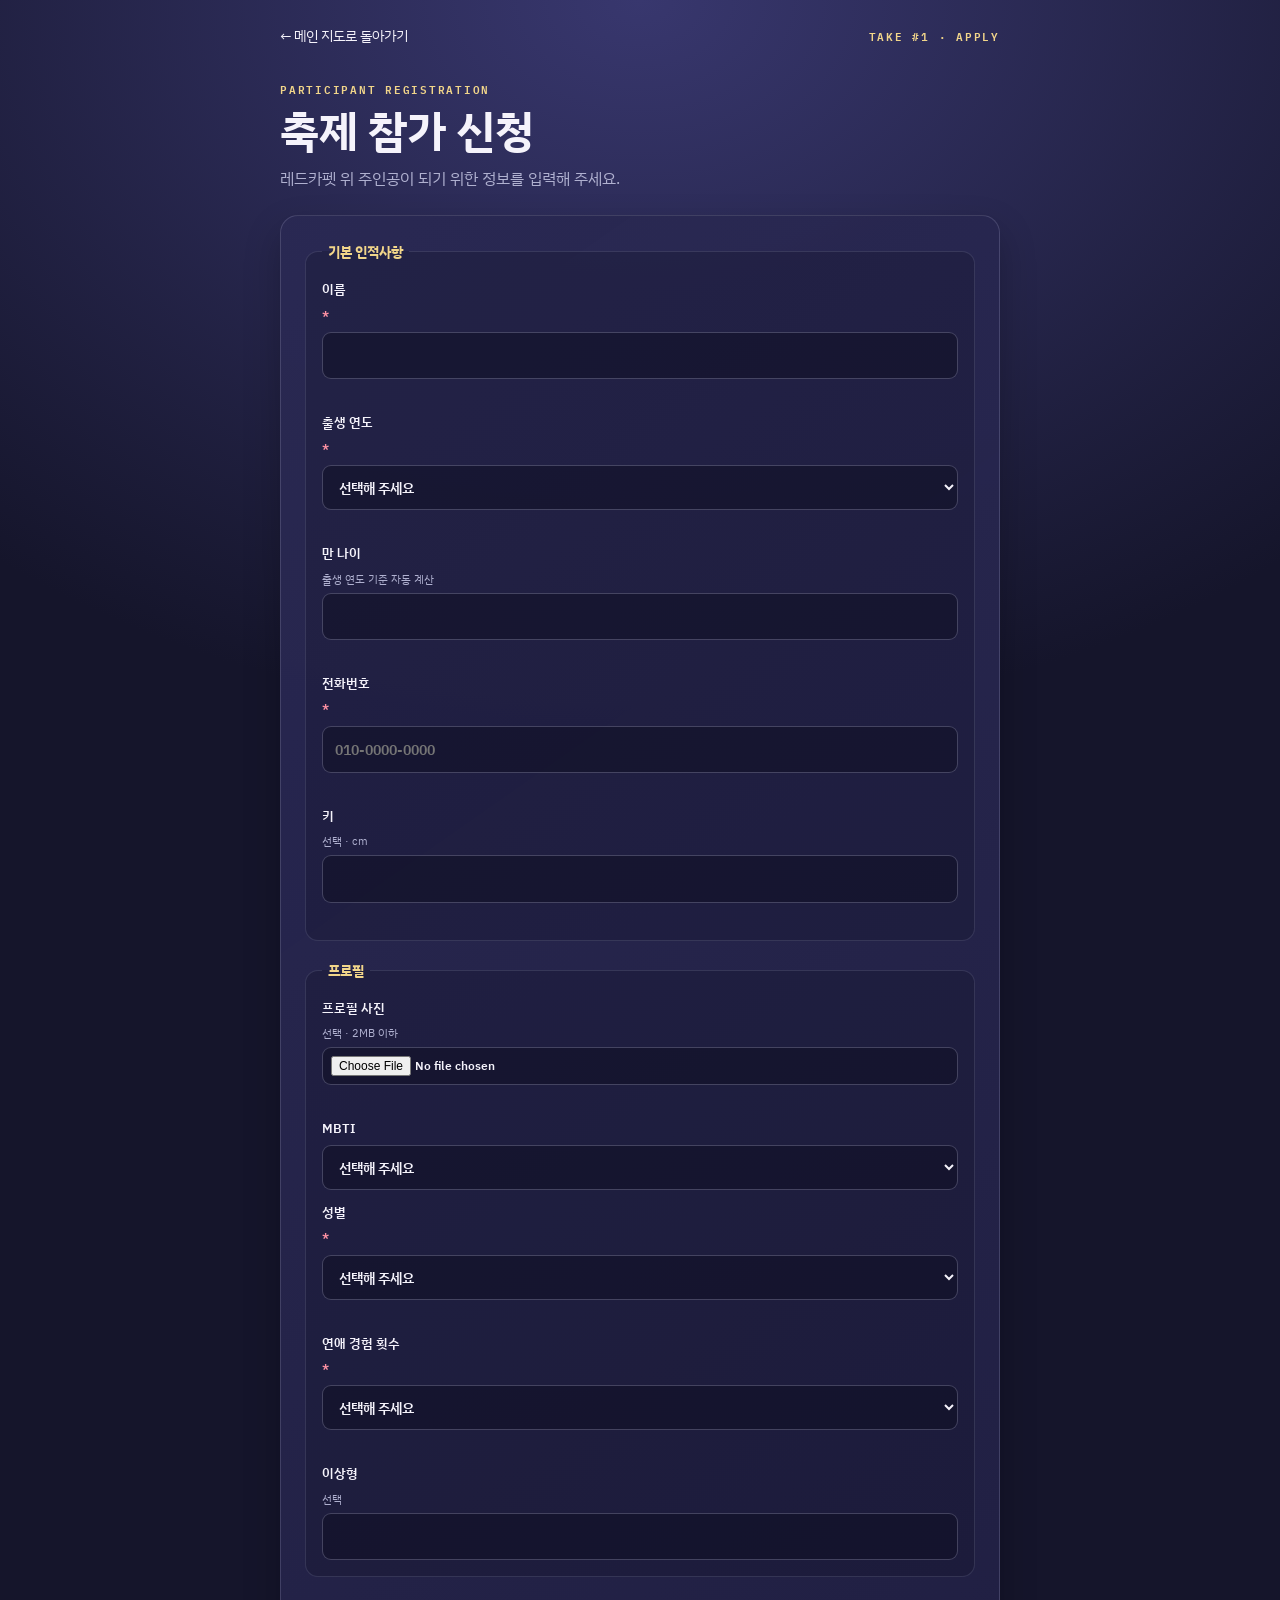
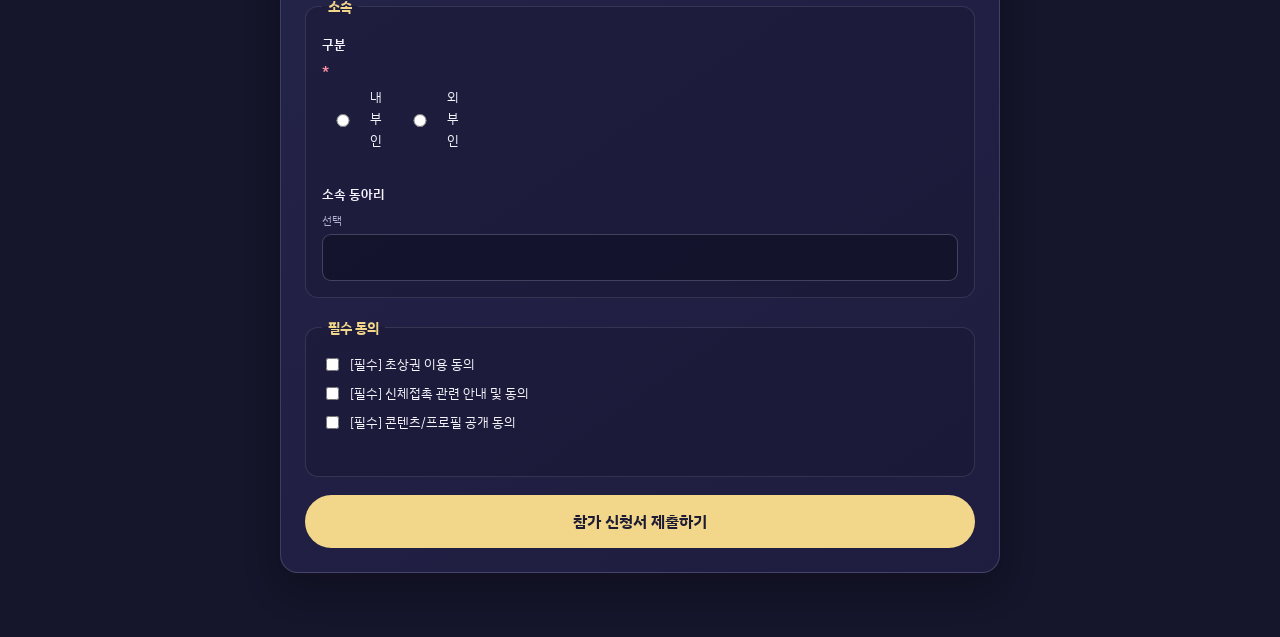
==== apply.html @ b5d5de2d "add apply form" ====
<!doctype html>
<html lang="ko">
<head>
<meta charset="utf-8">
<meta name="viewport" content="width=device-width,initial-scale=1">
<title>참가자 신청 · 2026 동아리연합회 축제</title>
<link rel="preconnect" href="https://fonts.googleapis.com">
<link rel="preconnect" href="https://fonts.gstatic.com" crossorigin>
<link href="https://fonts.googleapis.com/css2?family=IBM+Plex+Sans+KR:wght@400;500;600;700&family=IBM+Plex+Mono:wght@500;600&display=swap" rel="stylesheet">
<style>
:root{--deep:#15152B;--panel:#25244B;--panel2:#211F44;--ink:#F5F3FB;--mute:#B0B1D0;--line:rgba(176,177,208,.22);--gold:#F2D68A;--rose:#D94862}
*{box-sizing:border-box}html{scroll-behavior:smooth}body{margin:0;min-height:100vh;background:radial-gradient(110% 45% at 50% 0,#38376E,var(--deep) 72%);color:var(--ink);font:400 16px/1.65 'IBM Plex Sans KR',sans-serif}button,input,select{font:inherit;color:inherit}:focus-visible{outline:2px solid var(--gold);outline-offset:3px}
.wrap{width:min(720px,calc(100% - 32px));margin:0 auto;padding:24px 0 64px}.topbar{display:flex;justify-content:space-between;align-items:center;gap:14px;margin-bottom:32px}.back-link{color:var(--ink);text-decoration:none;font-size:14px}.back-link:hover{color:var(--gold)}.eyebrow{margin:0;color:var(--gold);font:600 11px 'IBM Plex Mono',monospace;letter-spacing:.16em}.hero{margin-bottom:24px}.hero h1{margin:6px 0 8px;font-size:clamp(28px,7vw,44px);line-height:1.2}.hero p:last-child{margin:0;color:var(--mute)}
.card{padding:24px;border:1px solid var(--line);border-radius:18px;background:linear-gradient(145deg,rgba(42,41,83,.96),rgba(31,30,65,.94));box-shadow:0 16px 36px rgba(0,0,0,.24)}.form{display:grid;gap:18px}.group{display:grid;gap:12px;margin:0;padding:16px;border:1px solid rgba(176,177,208,.16);border-radius:13px;background:rgba(10,10,28,.2)}legend{padding:0 6px;color:var(--gold);font-weight:700;font-size:14px}.field{display:grid;gap:5px;font-size:13px;font-weight:600}.field input,.field select{width:100%;padding:11px 12px;border:1px solid rgba(176,177,208,.3);border-radius:9px;background:rgba(10,10,28,.42);font-size:14px}.field input[type=file]{padding:8px;font-size:12px}.field small{color:var(--mute);font-size:11px;font-weight:400}.required{color:#ff92a4}.options{display:flex;flex-wrap:wrap;gap:12px}.option,.consent{display:flex;align-items:center;gap:8px;font-size:13px;font-weight:400}.option input,.consent input{accent-color:var(--gold)}.consents{display:grid;gap:10px}.consent{align-items:flex-start;line-height:1.45}.conditional[hidden]{display:none}.error{min-height:16px;color:#ff9dad;font-size:12px;font-weight:500}.form [aria-invalid=true]{border-color:#ff7189;box-shadow:0 0 0 2px rgba(255,113,137,.12)}.alert,.success{display:none;margin:0;padding:11px 13px;border-radius:9px;font-size:13px}.alert{background:rgba(217,72,98,.18);color:#ffb1bd}.success{background:rgba(168,230,203,.14);color:#b9f1d6}.alert.show,.success.show{display:block}.submit{width:100%;padding:13px 20px;border:0;border-radius:999px;background:var(--gold);color:#1E1C34;font-weight:700;cursor:pointer}.submit:disabled{opacity:.6;cursor:wait}
@media(max-width:520px){.wrap{width:min(100% - 24px,720px);padding-top:16px}.card{padding:16px}.topbar{margin-bottom:24px}}
</style>
</head>
<body>
<main class="wrap">
  <nav class="topbar" aria-label="페이지 이동"><a class="back-link" href="index.html">← 메인 지도로 돌아가기</a><p class="eyebrow">TAKE #1 · APPLY</p></nav>
  <header class="hero"><p class="eyebrow">PARTICIPANT REGISTRATION</p><h1>축제 참가 신청</h1><p>레드카펫 위 주인공이 되기 위한 정보를 입력해 주세요.</p></header>
  <section class="card">
    <form class="form" id="participantForm" novalidate>
      <fieldset class="group"><legend>기본 인적사항</legend>
        <label class="field">이름 <span class="required">*</span><input name="name" required autocomplete="name" maxlength="30"><span class="error" data-error="name"></span></label>
        <label class="field">출생 연도 <span class="required">*</span><select name="birthYear" id="birthYear" required><option value="">선택해 주세요</option></select><span class="error" data-error="birthYear"></span></label>
        <label class="field">만 나이 <small>출생 연도 기준 자동 계산</small><input name="age" id="age" type="number" readonly aria-readonly="true"><span class="error" data-error="age"></span></label>
        <label class="field">전화번호 <span class="required">*</span><input name="phone" type="tel" required autocomplete="tel" placeholder="010-0000-0000" maxlength="20"><span class="error" data-error="phone"></span></label>
        <label class="field">키 <small>선택 · cm</small><input name="height" type="number" min="50" max="250" inputmode="numeric"><span class="error" data-error="height"></span></label>
      </fieldset>
      <fieldset class="group"><legend>프로필</legend>
        <label class="field">프로필 사진 <small>선택 · 2MB 이하</small><input name="profilePhoto" type="file" accept="image/*"><span class="error" data-error="profilePhoto"></span></label>
        <label class="field">MBTI <select name="mbti"><option value="">선택해 주세요</option><option>ISTJ</option><option>ISFJ</option><option>INFJ</option><option>INTJ</option><option>ISTP</option><option>ISFP</option><option>INFP</option><option>INTP</option><option>ESTP</option><option>ESFP</option><option>ENFP</option><option>ENTP</option><option>ESTJ</option><option>ESFJ</option><option>ENFJ</option><option>ENTJ</option></select></label>
        <label class="field">성별 <span class="required">*</span><select name="gender" required><option value="">선택해 주세요</option><option value="남성">남성</option><option value="여성">여성</option><option value="기타">기타</option><option value="응답하지 않음">응답하지 않음</option></select><span class="error" data-error="gender"></span></label>
        <label class="field">연애 경험 횟수 <span class="required">*</span><select name="datingExperience" required><option value="">선택해 주세요</option><option value="0">없음 (0회)</option><option value="1">1회</option><option value="2">2회</option><option value="3">3회</option><option value="4">4회</option><option value="5+">5회 이상</option></select><span class="error" data-error="datingExperience"></span></label>
        <label class="field">이상형 <small>선택</small><input name="idealType" maxlength="100"></label>
      </fieldset>
      <fieldset class="group"><legend>소속</legend>
        <div class="field">구분 <span class="required">*</span><div class="options"><label class="option"><input type="radio" name="memberType" value="내부인" required> 내부인</label><label class="option"><input type="radio" name="memberType" value="외부인" required> 외부인</label></div><span class="error" data-error="memberType"></span></div>
        <label class="field">소속 동아리 <small>선택</small><input name="club" maxlength="60"></label>
        <label class="field conditional" id="referrerField">동아리 추천인 <span class="required">*</span><input name="referrer" maxlength="60"><small>외부인 선택 시 입력해 주세요.</small><span class="error" data-error="referrer"></span></label>
      </fieldset>
      <fieldset class="group"><legend>필수 동의</legend><div class="consents">
        <label class="consent"><input type="checkbox" name="portraitConsent" required> [필수] 초상권 이용 동의</label>
        <label class="consent"><input type="checkbox" name="contactConsent" required> [필수] 신체접촉 관련 안내 및 동의</label>
        <label class="consent"><input type="checkbox" name="contentConsent" required> [필수] 콘텐츠/프로필 공개 동의</label>
      </div><span class="error" data-error="consents"></span></fieldset>
      <p class="alert" id="alert" role="alert"></p><p class="success" id="success" role="status"></p>
      <button class="submit" type="submit">참가 신청서 제출하기</button>
    </form>
  </section>
</main>
<script src="js/apply.js" defer></script>
</body>
</html>
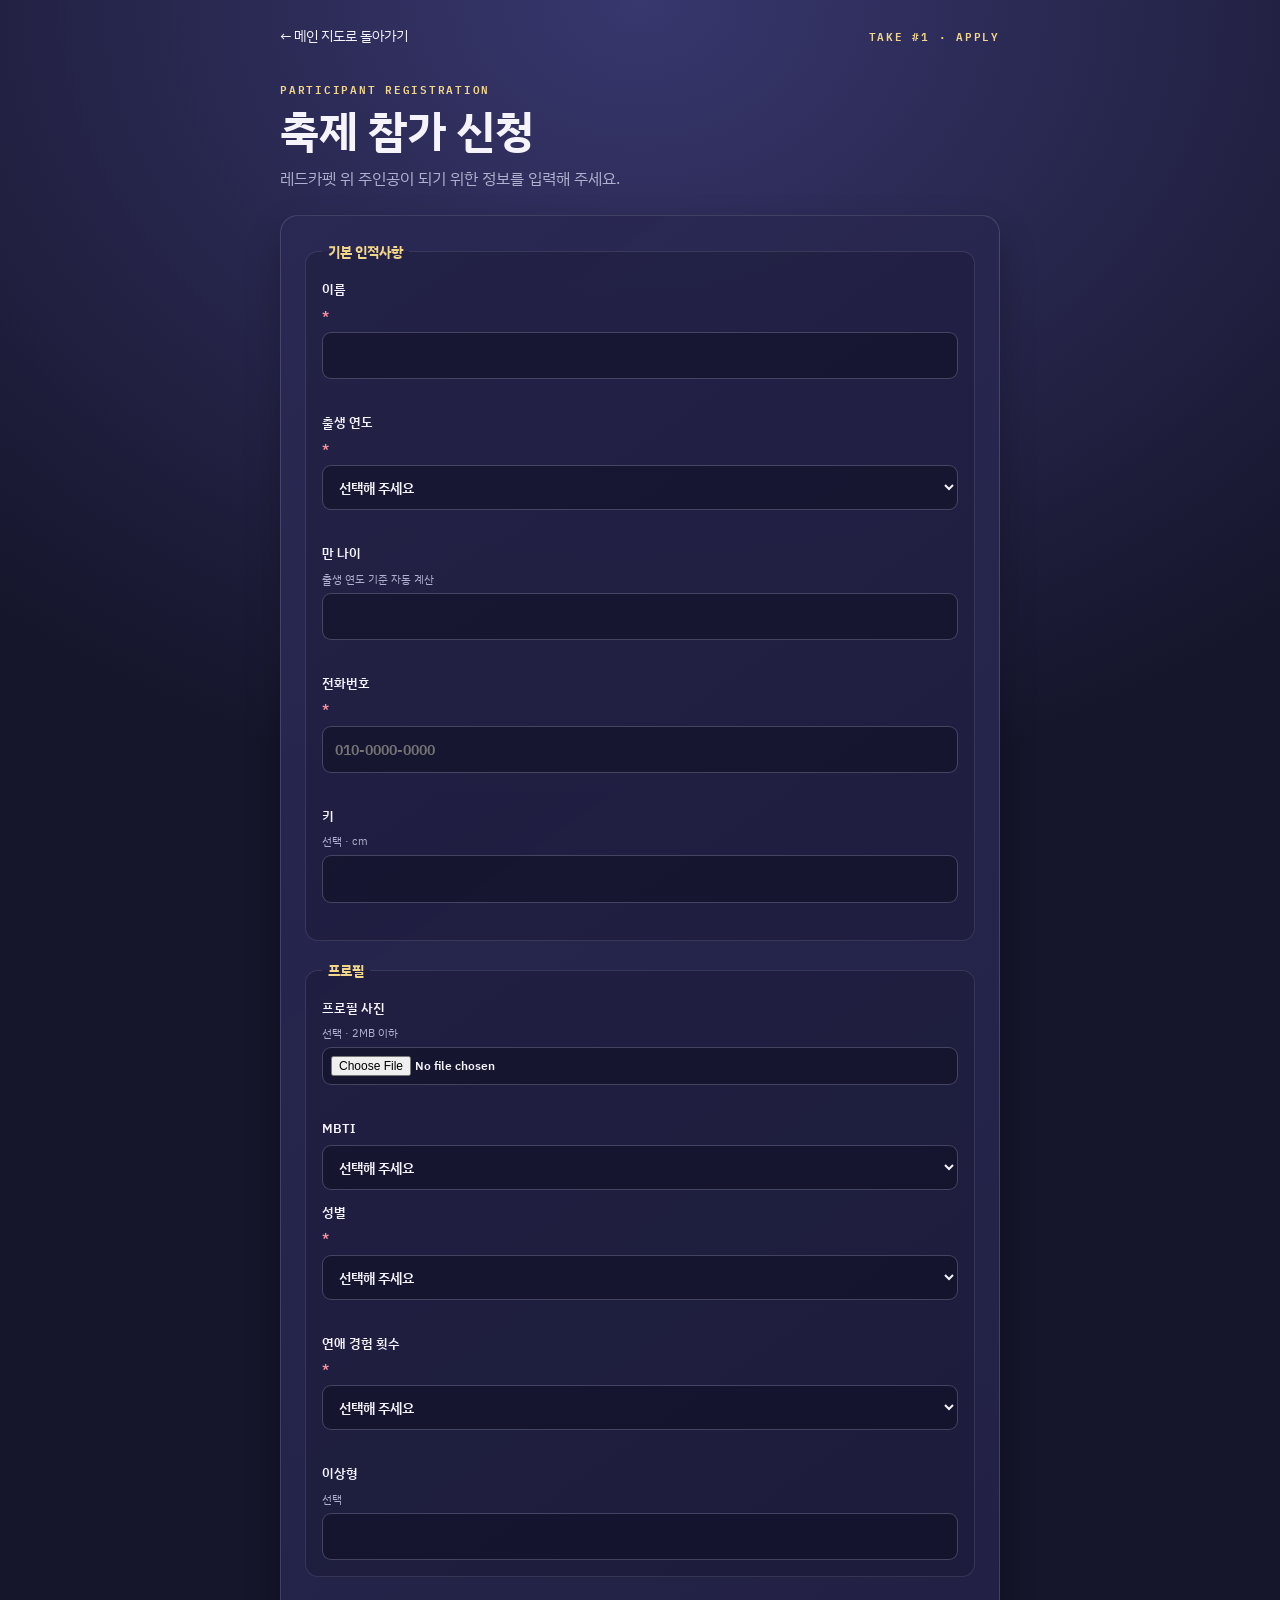
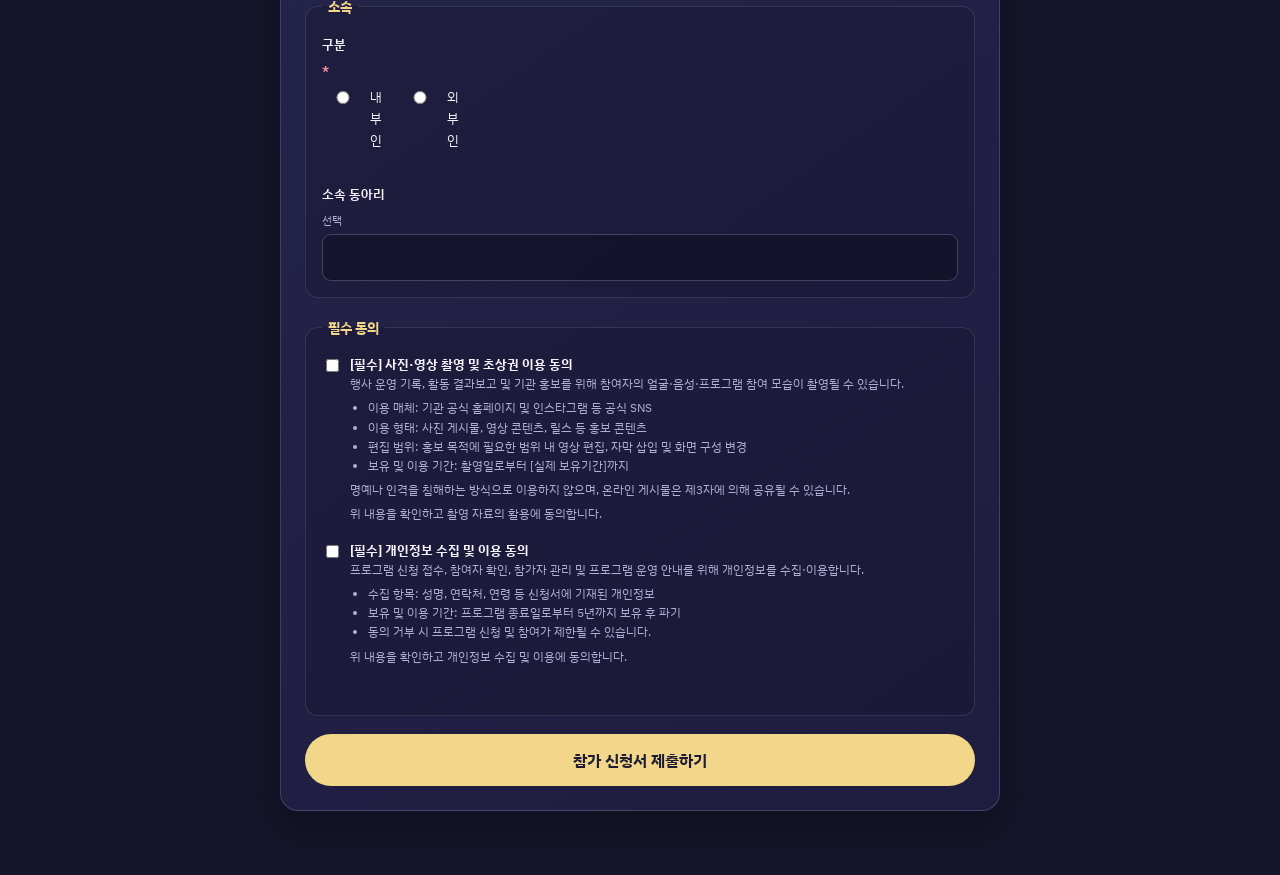
==== commit dfb7373b: "최종" ====
--- a/apply.html
+++ b/apply.html
@@ -11,7 +11,7 @@
 :root{--deep:#15152B;--panel:#25244B;--panel2:#211F44;--ink:#F5F3FB;--mute:#B0B1D0;--line:rgba(176,177,208,.22);--gold:#F2D68A;--rose:#D94862}
 *{box-sizing:border-box}html{scroll-behavior:smooth}body{margin:0;min-height:100vh;background:radial-gradient(110% 45% at 50% 0,#38376E,var(--deep) 72%);color:var(--ink);font:400 16px/1.65 'IBM Plex Sans KR',sans-serif}button,input,select{font:inherit;color:inherit}:focus-visible{outline:2px solid var(--gold);outline-offset:3px}
 .wrap{width:min(720px,calc(100% - 32px));margin:0 auto;padding:24px 0 64px}.topbar{display:flex;justify-content:space-between;align-items:center;gap:14px;margin-bottom:32px}.back-link{color:var(--ink);text-decoration:none;font-size:14px}.back-link:hover{color:var(--gold)}.eyebrow{margin:0;color:var(--gold);font:600 11px 'IBM Plex Mono',monospace;letter-spacing:.16em}.hero{margin-bottom:24px}.hero h1{margin:6px 0 8px;font-size:clamp(28px,7vw,44px);line-height:1.2}.hero p:last-child{margin:0;color:var(--mute)}
-.card{padding:24px;border:1px solid var(--line);border-radius:18px;background:linear-gradient(145deg,rgba(42,41,83,.96),rgba(31,30,65,.94));box-shadow:0 16px 36px rgba(0,0,0,.24)}.form{display:grid;gap:18px}.group{display:grid;gap:12px;margin:0;padding:16px;border:1px solid rgba(176,177,208,.16);border-radius:13px;background:rgba(10,10,28,.2)}legend{padding:0 6px;color:var(--gold);font-weight:700;font-size:14px}.field{display:grid;gap:5px;font-size:13px;font-weight:600}.field input,.field select{width:100%;padding:11px 12px;border:1px solid rgba(176,177,208,.3);border-radius:9px;background:rgba(10,10,28,.42);font-size:14px}.field input[type=file]{padding:8px;font-size:12px}.field small{color:var(--mute);font-size:11px;font-weight:400}.required{color:#ff92a4}.options{display:flex;flex-wrap:wrap;gap:12px}.option,.consent{display:flex;align-items:center;gap:8px;font-size:13px;font-weight:400}.option input,.consent input{accent-color:var(--gold)}.consents{display:grid;gap:10px}.consent{align-items:flex-start;line-height:1.45}.conditional[hidden]{display:none}.error{min-height:16px;color:#ff9dad;font-size:12px;font-weight:500}.form [aria-invalid=true]{border-color:#ff7189;box-shadow:0 0 0 2px rgba(255,113,137,.12)}.alert,.success{display:none;margin:0;padding:11px 13px;border-radius:9px;font-size:13px}.alert{background:rgba(217,72,98,.18);color:#ffb1bd}.success{background:rgba(168,230,203,.14);color:#b9f1d6}.alert.show,.success.show{display:block}.submit{width:100%;padding:13px 20px;border:0;border-radius:999px;background:var(--gold);color:#1E1C34;font-weight:700;cursor:pointer}.submit:disabled{opacity:.6;cursor:wait}
+.card{padding:24px;border:1px solid var(--line);border-radius:18px;background:linear-gradient(145deg,rgba(42,41,83,.96),rgba(31,30,65,.94));box-shadow:0 16px 36px rgba(0,0,0,.24)}.form{display:grid;gap:18px}.group{display:grid;gap:12px;margin:0;padding:16px;border:1px solid rgba(176,177,208,.16);border-radius:13px;background:rgba(10,10,28,.2)}legend{padding:0 6px;color:var(--gold);font-weight:700;font-size:14px}.field{display:grid;gap:5px;font-size:13px;font-weight:600}.field input,.field select{width:100%;padding:11px 12px;border:1px solid rgba(176,177,208,.3);border-radius:9px;background:rgba(10,10,28,.42);font-size:14px}.field input[type=file]{padding:8px;font-size:12px}.field small{color:var(--mute);font-size:11px;font-weight:400}.required{color:#ff92a4}.options{display:flex;flex-wrap:wrap;gap:12px}.option,.consent{display:flex;align-items:flex-start;gap:8px;font-size:13px;font-weight:400}.option input,.consent input{accent-color:var(--gold);margin-top:4px}.consents{display:grid;gap:12px}.consent{line-height:1.45}.consent-detail{margin:6px 0 0;color:var(--mute);font-size:12px;line-height:1.6;font-weight:400}.consent-detail p{margin:0 0 5px}.consent-detail ul{margin:4px 0 5px;padding-left:18px}.conditional[hidden]{display:none}.error{min-height:16px;color:#ff9dad;font-size:12px;font-weight:500}.form [aria-invalid=true]{border-color:#ff7189;box-shadow:0 0 0 2px rgba(255,113,137,.12)}.alert,.success{display:none;margin:0;padding:11px 13px;border-radius:9px;font-size:13px}.alert{background:rgba(217,72,98,.18);color:#ffb1bd}.success{background:rgba(168,230,203,.14);color:#b9f1d6}.alert.show,.success.show{display:block}.submit{width:100%;padding:13px 20px;border:0;border-radius:999px;background:var(--gold);color:#1E1C34;font-weight:700;cursor:pointer}.submit:disabled{opacity:.6;cursor:wait}
 @media(max-width:520px){.wrap{width:min(100% - 24px,720px);padding-top:16px}.card{padding:16px}.topbar{margin-bottom:24px}}
 </style>
 </head>
@@ -41,9 +41,8 @@
         <label class="field conditional" id="referrerField">동아리 추천인 <span class="required">*</span><input name="referrer" maxlength="60"><small>외부인 선택 시 입력해 주세요.</small><span class="error" data-error="referrer"></span></label>
       </fieldset>
       <fieldset class="group"><legend>필수 동의</legend><div class="consents">
-        <label class="consent"><input type="checkbox" name="portraitConsent" required> [필수] 초상권 이용 동의</label>
-        <label class="consent"><input type="checkbox" name="contactConsent" required> [필수] 신체접촉 관련 안내 및 동의</label>
-        <label class="consent"><input type="checkbox" name="contentConsent" required> [필수] 콘텐츠/프로필 공개 동의</label>
+      <label class="consent"><input type="checkbox" name="portraitConsent" required><span><b>[필수] 사진·영상 촬영 및 초상권 이용 동의</b><span class="consent-detail"><p>행사 운영 기록, 활동 결과보고 및 기관 홍보를 위해 참여자의 얼굴·음성·프로그램 참여 모습이 촬영될 수 있습니다.</p><ul><li>이용 매체: 기관 공식 홈페이지 및 인스타그램 등 공식 SNS</li><li>이용 형태: 사진 게시물, 영상 콘텐츠, 릴스 등 홍보 콘텐츠</li><li>편집 범위: 홍보 목적에 필요한 범위 내 영상 편집, 자막 삽입 및 화면 구성 변경</li><li>보유 및 이용 기간: 촬영일로부터 [실제 보유기간]까지</li></ul><p>명예나 인격을 침해하는 방식으로 이용하지 않으며, 온라인 게시물은 제3자에 의해 공유될 수 있습니다.</p><p>위 내용을 확인하고 촬영 자료의 활용에 동의합니다.</p></span></span></label>
+      <label class="consent"><input type="checkbox" name="privacyConsent" required><span><b>[필수] 개인정보 수집 및 이용 동의</b><span class="consent-detail"><p>프로그램 신청 접수, 참여자 확인, 참가자 관리 및 프로그램 운영 안내를 위해 개인정보를 수집·이용합니다.</p><ul><li>수집 항목: 성명, 연락처, 연령 등 신청서에 기재된 개인정보</li><li>보유 및 이용 기간: 프로그램 종료일로부터 5년까지 보유 후 파기</li><li>동의 거부 시 프로그램 신청 및 참여가 제한될 수 있습니다.</li></ul><p>위 내용을 확인하고 개인정보 수집 및 이용에 동의합니다.</p></span></span></label>
       </div><span class="error" data-error="consents"></span></fieldset>
       <p class="alert" id="alert" role="alert"></p><p class="success" id="success" role="status"></p>
       <button class="submit" type="submit">참가 신청서 제출하기</button>
